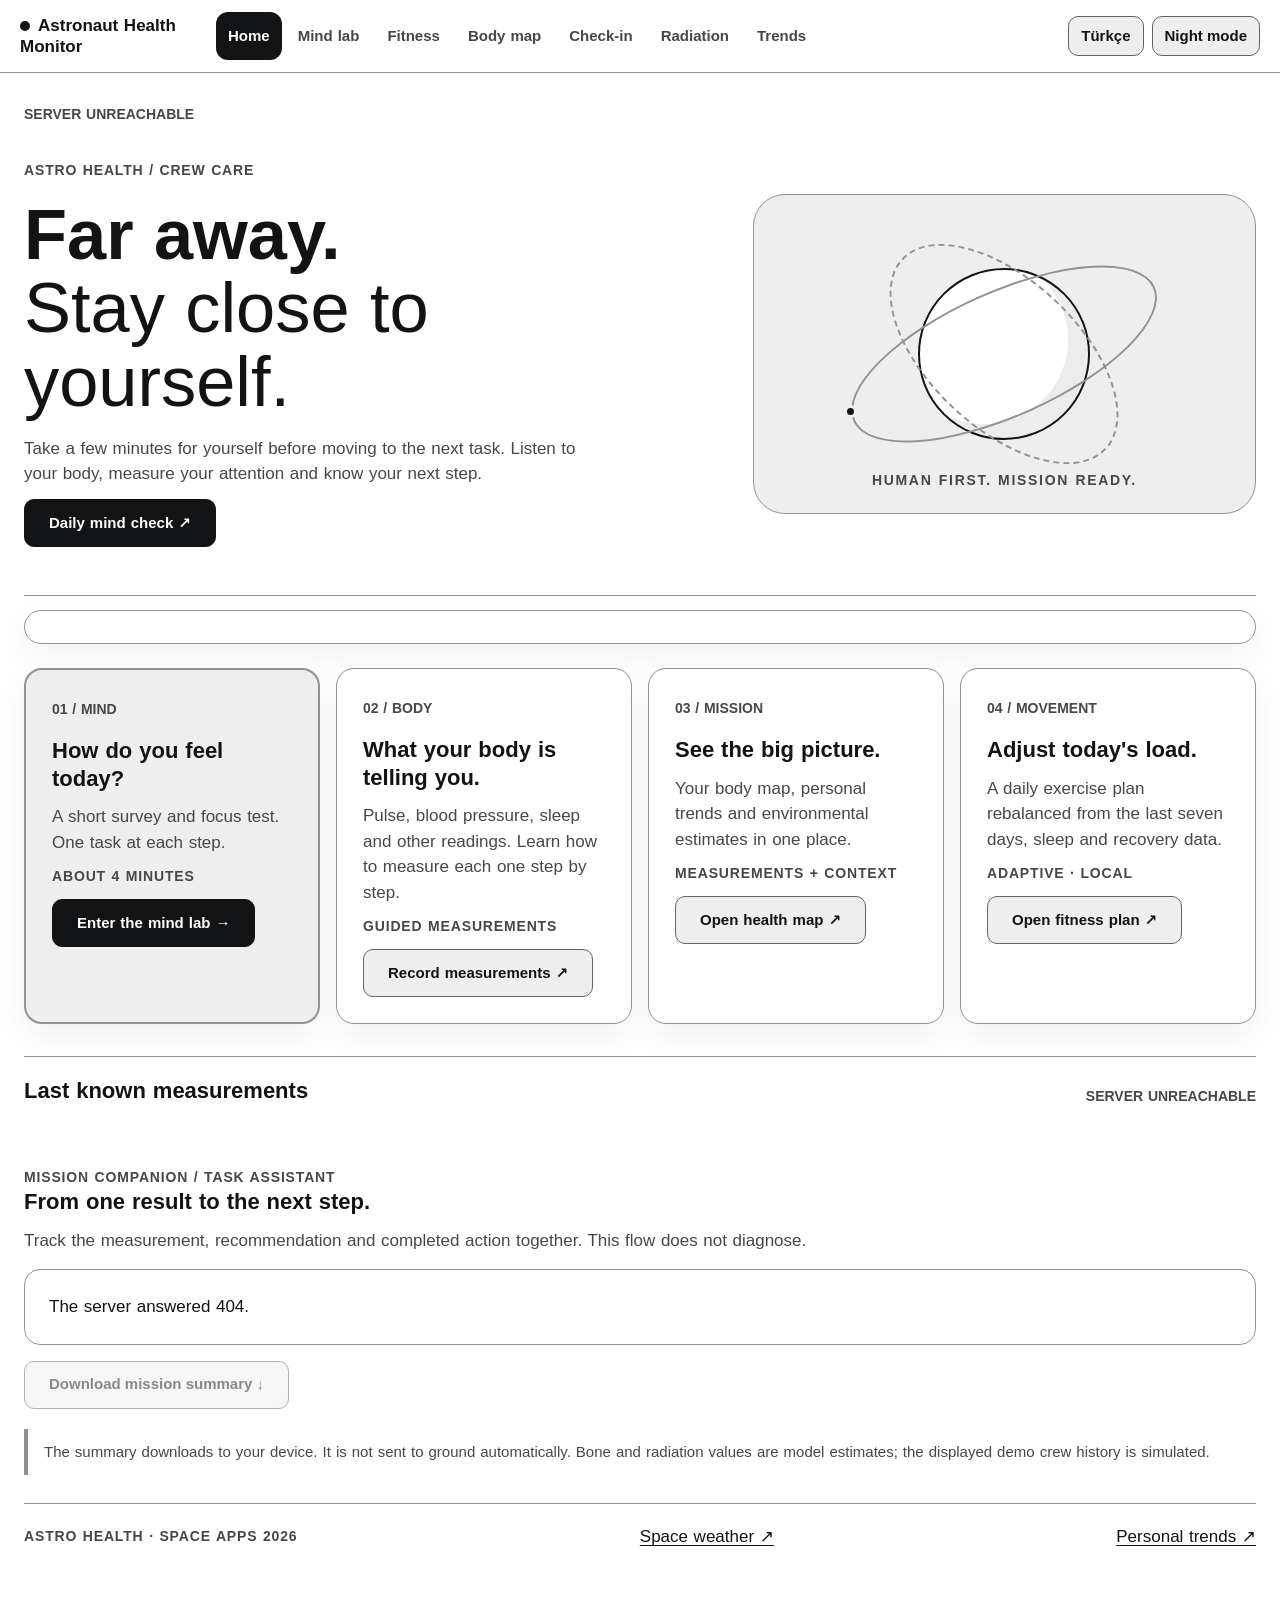
==== frontend/index.html @ 47441b2d "Baseline Nasa1 snapshot" ====
<!doctype html>
<html lang="en">
<head>
  <meta charset="utf-8"><meta name="viewport" content="width=device-width, initial-scale=1">
  <title>Orbit · Astro Health</title><link rel="stylesheet" href="css/base.css"><link rel="stylesheet" href="css/orbit.css">
</head>
<body>
  <header id="app-header"></header>
  <main class="orbit-page">
    <div id="connection" class="local-badge" role="status">MISSION SYSTEM CONNECTING</div>
    <section class="orbit-hero">
      <div><div class="eyebrow">ASTRO HEALTH / CREW CARE</div><h1>Far away.<br><em>Stay close to yourself.</em></h1><p>Take a few minutes for yourself before moving to the next task. Listen to your body, measure your attention and know your next step.</p><p id="crew-line"></p><a class="btn btn--primary" href="mind.html">Daily mind check ↗</a></div>
      <div class="orbit-art" aria-hidden="true"><div class="orbit-ring"></div><div class="orb"></div><div class="orbit-ring second"></div><div class="orbit-dot"></div><span class="art-label">HUMAN FIRST. MISSION READY.</span></div>
    </section>
    <div id="urgent" role="status"></div>
    <section id="streak-banner" class="orbit-card streak-banner" aria-label="Daily routine summary" hidden></section>
    <section class="orbit-grid" aria-label="Test centre">
      <article class="orbit-card featured"><span class="card-index">01 / MIND</span><h2>How do you feel today?</h2><p>A short survey and focus test. One task at each step.</p><div class="eyebrow">ABOUT 4 MINUTES</div><a class="btn btn--primary" href="mind.html">Enter the mind lab →</a></article>
      <article class="orbit-card"><span class="card-index">02 / BODY</span><h2>What your body is telling you.</h2><p>Pulse, blood pressure, sleep and other readings. Learn how to measure each one step by step.</p><div class="eyebrow">GUIDED MEASUREMENTS</div><a class="btn" href="checkin.html">Record measurements ↗</a></article>
      <article class="orbit-card"><span class="card-index">03 / MISSION</span><h2>See the big picture.</h2><p>Your body map, personal trends and environmental estimates in one place.</p><div class="eyebrow">MEASUREMENTS + CONTEXT</div><a class="btn" href="details.html">Open health map ↗</a></article>
      <article class="orbit-card"><span class="card-index">04 / MOVEMENT</span><h2>Adjust today's load.</h2><p>A daily exercise plan rebalanced from the last seven days, sleep and recovery data.</p><div class="eyebrow">ADAPTIVE · LOCAL</div><a class="btn" href="activity.html">Open fitness plan ↗</a></article>
    </section>
    <section class="orbit-section"><div class="orbit-strip"><h2>Last known measurements</h2><span id="updated" class="local-badge">Loading…</span></div><div id="metrics" class="metric-grid"></div></section>
    <section class="orbit-section"><div class="eyebrow">MISSION COMPANION / TASK ASSISTANT</div><h2>From one result to the next step.</h2><p class="muted">Track the measurement, recommendation and completed action together. This flow does not diagnose.</p><div id="companion" class="mission-ticket"></div><button id="export" class="btn" type="button">Download mission summary ↓</button><p class="trust-note">The summary downloads to your device. It is not sent to ground automatically. Bone and radiation values are model estimates; the displayed demo crew history is simulated.</p></section>
    <footer class="orbit-strip"><span class="eyebrow">ASTRO HEALTH · SPACE APPS 2026</span><a href="radiation.html">Space weather ↗</a><a href="trends.html">Personal trends ↗</a></footer>
  </main>
  <script type="module" src="js/cockpit.js"></script>
</body>
</html>
---- frontend/css/base.css ----
/* Astronaut Health Monitor — shared tokens and components.
   Pages add layout only; every colour, size, space and radius comes from these tokens.

   Rules from the NASA Human Integration Design Handbook (HIDH, Rev. 1) applied here:
   - Colour meaning (HIDH 10.11.5.5, p. 1063): red = warning/emergency, yellow = caution,
     green = normal, blue = advisory, magenta = radiation hazard. These colours are reserved
     for those meanings; actions and selection use neutral grey/white.
   - Colour is never the only code (HIDH p. 1033): every status has a word and a shape.
   - Text: no smaller than 14 px (about 0.4 degrees at a 50 cm viewing distance, HIDH p. 122),
     line spacing well above 0.15 of letter height and character contrast above 0.7 (p. 947).
   - Controls protected against inadvertent operation: large targets and confirmation for
     commands that cannot be undone (HIDH p. 1015).
   Page numbers are the handbook's printed page numbers. */

:root {
  color-scheme: dark;

  /* Surfaces: low-glare charcoal for long shifts */
  --bg: #111315;
  --surface: #111315;
  --surface-2: color-mix(in srgb, #ffffff 8%, #111315);
  --line: color-mix(in srgb, #ffffff 32%, #111315);
  --ink: #ffffff;
  --ink-muted: color-mix(in srgb, #ffffff 76%, #111315);
  --ink-faint: color-mix(in srgb, #ffffff 62%, #111315);

  /* Actions and current selection: pale ice blue, kept far lighter than the advisory blue */
  --accent: #ffffff;
  --accent-ink: #111315;
  --focus-ring: #ffffff;
  --ice: #ffffff;
  --ice-line: color-mix(in srgb, #ffffff 32%, #111315);

  /* Brand trim only (header line, title mark): never on controls or status, where red means warning */
  --cherry: color-mix(in srgb, #ffffff 32%, #111315);

  /* Status colours, reserved for their meaning and always paired with a word and a shape */
  --good: color-mix(in srgb,#1f6f3e 55%,#ffffff); --advisory: color-mix(in srgb,#185fa5 55%,#ffffff); --watch: color-mix(in srgb,#a94700 55%,#ffffff); --alert: color-mix(in srgb,#b3261e 55%,#ffffff); --radiation: color-mix(in srgb,#6f3b8f 55%,#ffffff);
  --missing: var(--ink-muted);
  --good-bg: color-mix(in srgb,var(--good) 20%,var(--bg));
  --advisory-bg: color-mix(in srgb,var(--advisory) 20%,var(--bg));
  --watch-bg: color-mix(in srgb,var(--watch) 20%,var(--bg));
  --alert-bg: color-mix(in srgb,var(--alert) 20%,var(--bg));
  --radiation-bg: color-mix(in srgb,var(--radiation) 20%,var(--bg));
  --missing-bg: var(--surface-2);
  /* Relative radiation dose, light to dark magenta */
  --dose-1: color-mix(in srgb,var(--radiation) 25%,var(--bg));
  --dose-2: color-mix(in srgb,var(--radiation) 55%,var(--bg));
  --dose-3: var(--radiation);

  /* Type: plain sans-serif faces available offline */
  --font: Arial, Helvetica, "Segoe UI", system-ui, sans-serif;
  --font-display: Arial, Helvetica, "Segoe UI", system-ui, sans-serif;
  --text-xs: 0.875rem;   /* 14 px: the smallest text anywhere */
  --text-sm: 0.9375rem;  /* 15 px */
  --text-md: 1.0625rem;  /* 17 px body */
  --text-lg: 1.375rem;
  --text-xl: 1.75rem;
  --text-2xl: 2.25rem;
  --text-score: 4.5rem;
  --text-chart: 13px;

  /* Space on a 4 px base */
  --s-1: 4px;
  --s-2: 8px;
  --s-3: 12px;
  --s-4: 16px;
  --s-5: 24px;
  --s-6: 32px;
  --s-7: 48px;

  --radius-sm: 4px;
  --radius: 8px;
  --radius-lg: 14px;

  --target: 48px;  /* minimum height of anything pressed */
  --page-max: 1200px;
  --focus: 0 0 0 3px var(--bg), 0 0 0 6px var(--focus-ring);
}

/* Two operational themes. Neutral surfaces carry no status meaning. The five
   chromatic colours below are reserved for status/category communication. */
:root, :root[data-theme="dark"] {
  color-scheme: dark;
  --bg: #111315; --surface: #111315; --surface-2:color-mix(in srgb,#ffffff 8%,#111315); --line:color-mix(in srgb,#ffffff 32%,#111315);
  --ink: #ffffff; --ink-muted:color-mix(in srgb,#ffffff 76%,#111315); --ink-faint:color-mix(in srgb,#ffffff 62%,#111315);
  --accent: #ffffff; --accent-ink: #111315; --focus-ring: #ffffff;
  --ice: #ffffff; --ice-line:var(--line); --cherry:var(--line);
  --good:color-mix(in srgb,#1f6f3e 55%,#ffffff); --advisory:color-mix(in srgb,#185fa5 55%,#ffffff); --watch:color-mix(in srgb,#a94700 55%,#ffffff); --alert:color-mix(in srgb,#b3261e 55%,#ffffff);
  --radiation:color-mix(in srgb,#6f3b8f 55%,#ffffff); --missing:var(--ink-muted);
  --good-bg:color-mix(in srgb,var(--good) 20%,var(--bg)); --advisory-bg:color-mix(in srgb,var(--advisory) 20%,var(--bg)); --watch-bg:color-mix(in srgb,var(--watch) 20%,var(--bg));
  --alert-bg:color-mix(in srgb,var(--alert) 20%,var(--bg)); --radiation-bg:color-mix(in srgb,var(--radiation) 20%,var(--bg)); --missing-bg:var(--surface-2);
  --dose-1:color-mix(in srgb,var(--radiation) 25%,var(--bg)); --dose-2:color-mix(in srgb,var(--radiation) 55%,var(--bg)); --dose-3:var(--radiation);
}
:root[data-theme="light"] {
  color-scheme: light;
  --bg: #ffffff; --surface: #ffffff; --surface-2:color-mix(in srgb,#111315 7%,#ffffff); --line:color-mix(in srgb,#111315 46%,#ffffff);
  --ink: #111315; --ink-muted:color-mix(in srgb,#111315 78%,#ffffff); --ink-faint:color-mix(in srgb,#111315 66%,#ffffff);
  --accent: #111315; --accent-ink: #ffffff; --focus-ring: #111315;
  --ice: #111315; --ice-line:var(--line); --cherry:var(--line);
  --good: #1f6f3e; --advisory: #185fa5; --watch: #a94700; --alert: #b3261e;
  --radiation: #6f3b8f; --missing:var(--ink-muted);
  --good-bg:color-mix(in srgb,var(--good) 12%,var(--bg)); --advisory-bg:color-mix(in srgb,var(--advisory) 12%,var(--bg)); --watch-bg:color-mix(in srgb,var(--watch) 12%,var(--bg));
  --alert-bg:color-mix(in srgb,var(--alert) 12%,var(--bg)); --radiation-bg:color-mix(in srgb,var(--radiation) 12%,var(--bg)); --missing-bg:var(--surface-2);
  --dose-1:color-mix(in srgb,var(--radiation) 15%,var(--bg)); --dose-2:color-mix(in srgb,var(--radiation) 45%,var(--bg)); --dose-3:var(--radiation);
}

*, *::before, *::after { box-sizing: border-box; }

html { -webkit-text-size-adjust: 100%; }

body {
  margin: 0;
  background: var(--bg);
  color: var(--ink);
  font-family: var(--font);
  font-size: var(--text-md);
  line-height: 1.5;
  font-variant-numeric: tabular-nums;
  word-spacing: 0.05em;
}

h1, h2, h3 { font-family: var(--font-display); line-height: 1.25; margin: 0 0 var(--s-3); font-weight: 700; }
h1 { font-size: var(--text-xl); color: var(--ice); }
h2 { font-size: var(--text-lg); color: var(--ice); }
h3 { font-size: var(--text-md); }
p { margin: 0 0 var(--s-3); }
a { color: var(--ice); text-decoration-thickness: 1px; text-underline-offset: 3px; }
a:hover { text-decoration-thickness: 2px; }
small, .muted { color: var(--ink-muted); }
.faint { color: var(--ink-faint); }

:focus-visible { outline: none; box-shadow: var(--focus); border-radius: var(--radius-sm); }

/* ---- Shell ---- */
.app-header {
  position: sticky; top: 0; z-index: 10;
  background: var(--surface);
  border-bottom: 3px solid var(--cherry);
}
.app-header__inner {
  max-width: var(--page-max); margin: 0 auto;
  display: flex; flex-wrap: wrap; align-items: center; gap: var(--s-3) var(--s-5);
  padding: var(--s-2) var(--s-4);
}
.app-title { font-family: var(--font-display); font-weight: 700; font-size: var(--text-md); color: var(--ink); text-decoration: none; }
.app-title::before { content: ""; display: inline-block; width: 10px; height: 10px; margin-right: var(--s-2); border-radius: 2px; background: var(--cherry); }
.app-nav { display: flex; gap: var(--s-1); flex-wrap: wrap; }
.app-nav a {
  display: inline-flex; align-items: center; min-height: var(--target);
  color: var(--ink-muted); text-decoration: none;
  padding: var(--s-2) var(--s-4); border-radius: var(--radius);
  font-size: var(--text-sm); font-weight: 700;
}
.app-nav a:hover { color: var(--ink); background: var(--surface-2); }
.app-nav a[aria-current="page"] { color: var(--accent-ink); background: var(--accent); }
.app-crew { margin-left: auto; display: flex; flex-wrap: wrap; align-items: center; gap: var(--s-2); font-size: var(--text-sm); }

main.page {
  max-width: var(--page-max); margin: 0 auto;
  padding: var(--s-5) var(--s-4) var(--s-7);
}
.page-head { margin-bottom: var(--s-5); }
.page-head p { color: var(--ink-muted); max-width: 70ch; }

/* ---- Master alert: the one place a warning or caution is announced on a page ---- */
.master-alert {
  display: flex; align-items: flex-start; gap: var(--s-3);
  border: 2px solid var(--line); border-left-width: 10px;
  border-radius: var(--radius); padding: var(--s-3) var(--s-4);
  margin-bottom: var(--s-5); background: var(--surface-2);
}
.master-alert__title { font-weight: 700; font-size: var(--text-lg); margin: 0; }
.master-alert__text { margin: var(--s-1) 0 0; }
.master-alert[data-status="alert"] { border-color: var(--alert); background: var(--alert-bg); }
.master-alert[data-status="watch"] { border-color: var(--watch); background: var(--watch-bg); }
.master-alert[data-status="advisory"] { border-color: var(--advisory); background: var(--advisory-bg); }
.master-alert[data-status="radiation"] { border-color: var(--radiation); background: var(--radiation-bg); }
.master-alert .status-icon { width: 22px; height: 22px; margin-top: 4px; }

/* ---- Panels ---- */
.panel {
  background: var(--surface);
  border: 1px solid var(--ice-line);
  border-radius: var(--radius-lg);
  padding: var(--s-5);
}
.panel--flat { background: transparent; }
.panel > h2:first-child, .panel > h3:first-child { margin-top: 0; }
.stack > * + * { margin-top: var(--s-4); }
.grid { display: grid; gap: var(--s-4); }

/* ---- Status: word + colour + shape (circle normal, diamond advisory, triangle caution, octagon warning) ---- */
.status-icon {
  display: inline-block; flex: none; width: 12px; height: 12px;
  background: currentColor; clip-path: circle(50%);
}
[data-status="advisory"] > .status-icon, .status-icon[data-shape="advisory"] { clip-path: polygon(50% 0, 100% 50%, 50% 100%, 0 50%); }
[data-status="watch"] > .status-icon, .status-icon[data-shape="watch"] { clip-path: polygon(50% 0, 100% 100%, 0 100%); }
[data-status="alert"] > .status-icon, .status-icon[data-shape="alert"],
[data-status="radiation"] > .status-icon, .status-icon[data-shape="radiation"] {
  clip-path: polygon(30% 0, 70% 0, 100% 30%, 100% 70%, 70% 100%, 30% 100%, 0 70%, 0 30%);
}
[data-status="missing"] > .status-icon { background: transparent; box-shadow: inset 0 0 0 2px currentColor; clip-path: none; border-radius: 50%; }

.status {
  display: inline-flex; align-items: center; gap: var(--s-2);
  padding: 2px var(--s-3); border-radius: 999px;
  font-size: var(--text-xs); font-weight: 700;
  background: var(--missing-bg); color: var(--missing);
}
.status[data-status="normal"], .status[data-status="good"] { background: var(--good-bg); color: var(--good); }
.status[data-status="advisory"] { background: var(--advisory-bg); color: var(--advisory); }
.status[data-status="watch"] { background: var(--watch-bg); color: var(--watch); }
.status[data-status="alert"] { background: var(--alert-bg); color: var(--alert); }
.status[data-status="radiation"] { background: var(--radiation-bg); color: var(--radiation); }

/* For SVG shapes and bars coloured by status. Pair with a pattern or label, never colour alone. */
[data-fill-status="normal"], [data-fill-status="good"] { fill: var(--good); }
[data-fill-status="advisory"] { fill: var(--advisory); }
[data-fill-status="watch"] { fill: var(--watch); }
[data-fill-status="alert"] { fill: var(--alert); }
[data-fill-status="missing"] { fill: var(--missing); }
[data-fill-dose="1"] { fill: var(--dose-1); }
[data-fill-dose="2"] { fill: var(--dose-2); }
[data-fill-dose="3"] { fill: var(--dose-3); }

/* ---- Numbers ---- */
.metric { display: flex; flex-direction: column; gap: 2px; }
.metric__label { font-size: var(--text-sm); color: var(--ink-muted); }
.metric__value { font-family: var(--font-display); font-size: var(--text-xl); font-weight: 700; }
.metric__unit { font-size: var(--text-sm); color: var(--ink-muted); margin-left: var(--s-1); font-weight: 400; }
.score-number { font-family: var(--font-display); font-size: var(--text-score); font-weight: 700; line-height: 1; }

/* ---- Buttons and inputs ---- */
.btn {
  display: inline-flex; align-items: center; justify-content: center; gap: var(--s-2);
  min-height: var(--target); min-width: var(--target); padding: var(--s-2) var(--s-5);
  border-radius: var(--radius); border: 1px solid var(--ink-faint);
  background: var(--surface-2); color: var(--ink);
  font: inherit; font-size: var(--text-sm); font-weight: 700;
  cursor: pointer; text-decoration: none;
}
.btn:hover { border-color: var(--ink); }
.btn--primary { background: var(--accent); border-color: var(--accent); color: var(--accent-ink); }
.btn--primary:hover { background: var(--ink); }
.btn--danger { background: var(--alert); border-color: var(--alert); color: var(--accent-ink); }
.btn:disabled { opacity: 0.5; cursor: not-allowed; }
.btn-row { display: flex; flex-wrap: wrap; gap: var(--s-3); }

.field { display: flex; flex-direction: column; gap: var(--s-1); }
.field label, .field legend { font-size: var(--text-sm); font-weight: 700; }
.field .hint { font-size: var(--text-xs); color: var(--ink-muted); }
.field .error { font-size: var(--text-xs); color: var(--alert); font-weight: 700; }
.input, select.input, textarea.input {
  min-height: var(--target); padding: var(--s-2) var(--s-3);
  border-radius: var(--radius); border: 1px solid var(--ink-faint);
  background: var(--bg); color: var(--ink); font: inherit;
}
.input[aria-invalid="true"] { border: 2px solid var(--alert); }

.segmented { display: inline-flex; flex-wrap: wrap; border: 1px solid var(--ink-faint); border-radius: var(--radius); overflow: hidden; }
.segmented button {
  min-height: var(--target); min-width: 64px;
  font: inherit; font-size: var(--text-sm); font-weight: 700; padding: var(--s-2) var(--s-4);
  background: transparent; color: var(--ink-muted); border: 0; cursor: pointer;
}
.segmented button + button { border-left: 1px solid var(--ink-faint); }
.segmented button[aria-pressed="true"] { background: var(--accent); color: var(--accent-ink); }

/* ---- Suppressed detail: hidden by default, one press to restore, and says how much is hidden ---- */
details.more { border-top: 1px solid var(--line); margin-top: var(--s-3); }
details.more > summary {
  display: flex; align-items: center; gap: var(--s-2);
  min-height: var(--target); cursor: pointer; list-style: none;
  font-size: var(--text-sm); font-weight: 700; color: var(--ink-muted);
}
details.more > summary::-webkit-details-marker { display: none; }
details.more > summary::before { content: "+"; font-size: var(--text-lg); width: 1ch; }
details.more[open] > summary::before { content: "−"; }
details.more > summary:hover { color: var(--ink); }

/* ---- Procedure steps: done, current and not yet ---- */
.steps { list-style: none; margin: 0; padding: 0; counter-reset: step; }
.steps > li {
  counter-increment: step;
  display: grid; grid-template-columns: var(--target) 1fr; gap: var(--s-3); align-items: start;
  padding: var(--s-2) var(--s-3); border-radius: var(--radius); border: 2px solid transparent;
}
.steps > li + li { margin-top: var(--s-1); }
.steps input[type="checkbox"] { width: 28px; height: 28px; margin: 10px; accent-color: var(--good); cursor: pointer; }
.steps .step-text::before { content: "Step " counter(step) ". "; font-weight: 700; }
.steps > li[data-step="current"] { border-color: var(--accent); background: var(--surface-2); }
.steps > li[data-step="current"] .step-text::after { content: " (current step)"; color: var(--ink-muted); font-size: var(--text-xs); }
/* Turkish: CSS-generated text cannot be reached by the DOM translator (i18n.js). */
html[lang="tr"] .steps .step-text::before { content: "Adım " counter(step) ". "; }
html[lang="tr"] .steps > li[data-step="current"] .step-text::after { content: " (geçerli adım)"; }
.steps > li[data-step="done"] .step-text { color: var(--ink-faint); text-decoration: line-through; }

/* ---- Confirmation dialog (shell.js confirmAction) ---- */
dialog.confirm {
  max-width: 480px; width: calc(100% - 32px);
  background: var(--surface); color: var(--ink);
  border: 2px solid var(--ink-faint); border-radius: var(--radius-lg); padding: var(--s-5);
}
dialog.confirm::backdrop { background: color-mix(in srgb, var(--bg) 75%, transparent); }
dialog.confirm h2 { margin-top: 0; }

/* ---- Lists and tables ---- */
.list { list-style: none; margin: 0; padding: 0; }
.list > li { padding: var(--s-3) 0; border-bottom: 1px solid var(--line); }
.list > li:last-child { border-bottom: 0; }
table.table { width: 100%; border-collapse: collapse; font-size: var(--text-sm); }
.table th { text-align: left; color: var(--ink-muted); font-weight: 700; padding: var(--s-2); border-bottom: 1px solid var(--line); }
.table td { padding: var(--s-2); border-bottom: 1px solid var(--line); }

/* ---- Feedback ---- */
.state { color: var(--ink-muted); padding: var(--s-4) 0; }
.notice {
  border-left: 6px solid var(--line); background: var(--surface-2);
  padding: var(--s-3) var(--s-4); border-radius: var(--radius);
}
.notice[data-status="advisory"] { border-color: var(--advisory); }
.notice[data-status="watch"] { border-color: var(--watch); }
.notice[data-status="alert"] { border-color: var(--alert); }
.notice[data-status="radiation"] { border-color: var(--radiation); }
.notice[data-status="normal"], .notice[data-status="good"] { border-color: var(--good); }
.error-box { border-left: 6px solid var(--alert); background: var(--alert-bg); padding: var(--s-3) var(--s-4); border-radius: var(--radius); }
.estimate-note { font-size: var(--text-xs); color: var(--ink-faint); }

/* ---- Charts (inline SVG) ---- */
.chart { width: 100%; height: auto; display: block; }
.chart .axis, .chart .grid-line { stroke: var(--line); stroke-width: 1; }
.chart .axis-label { fill: var(--ink-muted); font-size: var(--text-chart); font-family: var(--font); }
.chart .series { fill: none; stroke: var(--accent); stroke-width: 2; }
.chart .band-normal { fill: var(--good-bg); }
.chart .point-anomaly { fill: var(--alert); }

.visually-hidden {
  position: absolute; width: 1px; height: 1px; padding: 0; margin: -1px;
  overflow: hidden; clip: rect(0 0 0 0); white-space: nowrap; border: 0;
}

@media (prefers-reduced-motion: reduce) {
  *, *::before, *::after { animation-duration: 0.01ms !important; transition-duration: 0.01ms !important; }
}

@media (max-width: 640px) {
  .app-crew { margin-left: 0; width: 100%; }
  main.page { padding: var(--s-4) var(--s-3) var(--s-6); }
  .panel { padding: var(--s-4); }
  :root { --text-score: 3.5rem; }
}
---- frontend/css/orbit.css ----
/* Operational layout layer. It adds no decorative colour: all colour comes from
   base.css status and neutral surface tokens. */
body{background:var(--bg);letter-spacing:normal}
.app-header{border-bottom:1px solid var(--line);backdrop-filter:none}
.app-header__inner{max-width:1360px;padding:12px 20px;gap:8px 16px}
.app-title{max-width:180px;line-height:1.25}.app-title::before{background:var(--ink);border-radius:50%;box-shadow:none}
.app-nav{gap:4px}.app-nav a{padding:8px 12px;border-radius:12px;font-size:var(--text-sm)}
.app-nav a[aria-current=page]{background:var(--ink);color:var(--bg)}
.app-crew{gap:8px}.app-crew .btn{min-height:40px;padding:6px 12px}
.panel,.orbit-card,.lab-card{background:var(--surface);border:1px solid var(--line);border-radius:18px;box-shadow:0 12px 32px color-mix(in srgb,var(--ink) 6%,transparent)}
.btn{border-radius:10px;box-shadow:none;transition:border-color .15s,background .15s;min-height:48px}.btn:active{transform:none}.btn:hover{filter:none;border-color:var(--ink)}
.btn--primary{background:var(--ink);color:var(--bg);border-color:var(--ink)}
.input,select,textarea{border-radius:10px!important}
h1,h2,h3{letter-spacing:normal}.eyebrow{font:700 var(--text-xs)/1.4 var(--font);letter-spacing:.06em;text-transform:uppercase;color:var(--ink-muted)}
.orbit-page{max-width:1360px;margin:auto;padding:32px 24px 64px}
.orbit-hero{display:grid;grid-template-columns:minmax(0,1.15fr) minmax(320px,.85fr);gap:48px;align-items:center;min-height:380px;padding:36px 0 48px;border-bottom:1px solid var(--line)}
.orbit-hero>div:first-child{max-width:780px}.orbit-hero h1{font-size:clamp(40px,5.5vw,72px);line-height:1.04;margin:18px 0;color:var(--ink);max-width:720px}
.orbit-hero h1 em{font:inherit;font-weight:400;color:inherit}.orbit-hero p{max-width:62ch;color:var(--ink-muted)}
.orbit-art{position:relative;height:320px;display:grid;place-items:center;overflow:hidden;border:1px solid var(--line);border-radius:32px;background:var(--surface-2)}
.orb{width:172px;height:172px;border-radius:50%;background:var(--surface);border:2px solid var(--ink);box-shadow:inset -20px -14px 0 color-mix(in srgb,var(--ink) 8%,transparent)}
.orbit-ring{position:absolute;width:330px;height:126px;border:2px solid var(--line);border-radius:50%;transform:rotate(-24deg)}
.orbit-ring.second{width:280px;height:150px;transform:rotate(43deg);border-style:dashed}
.orbit-dot{position:absolute;left:18%;top:66%;width:13px;height:13px;background:var(--ink);border:3px solid var(--surface-2);border-radius:50%}
.art-label{position:absolute;bottom:22px;font:700 var(--text-xs)/1.4 var(--font);letter-spacing:.12em;color:var(--ink-muted)}
.orbit-grid{display:grid;grid-template-columns:repeat(4,minmax(0,1fr));gap:16px;margin-top:24px}
.orbit-card{padding:26px;min-width:0}.orbit-card h2{font-size:var(--text-lg);margin-top:16px}.orbit-card p{color:var(--ink-muted);font-size:var(--text-md)}
.orbit-card.featured{background:var(--surface-2);color:var(--ink);border-width:2px}.orbit-card.featured p,.orbit-card.featured .eyebrow{color:var(--ink-muted)}
.card-index{font-size:var(--text-xs);font-weight:700;color:var(--ink-muted)}.orbit-card .btn{margin-top:12px}
.orbit-strip{display:flex;justify-content:space-between;align-items:center;gap:16px;border-top:1px solid var(--line);padding:20px 0;margin-top:28px}
.orbit-section{margin-top:32px}.orbit-section h2{font-size:var(--text-lg)}
.metric-grid{display:grid;grid-template-columns:repeat(4,1fr);gap:12px}.metric-tile{padding:20px;border:1px solid var(--line);border-radius:14px;background:var(--surface)}
.metric-tile strong{font-size:var(--text-xl);display:block;font-weight:700;margin:8px 0}.metric-tile small{font-size:var(--text-sm)}
.mission-ticket{border:1px solid var(--line);border-radius:16px;padding:24px;margin:16px 0;background:var(--surface)}
.mission-ticket h3{font-size:var(--text-lg)}.mission-ticket li{margin:12px 0}.mission-ticket label{display:flex;gap:12px;align-items:center;min-height:48px}.mission-ticket input{width:22px;height:22px;accent-color:var(--ink)}.mission-ticket .btn{margin-top:12px}
.lab{max-width:900px;margin:40px auto;padding:0 24px}.lab-card{padding:36px;min-height:380px}.lab h1{font-size:var(--text-2xl)}.lab h2{font-size:var(--text-lg)}
.lab-steps{display:flex;gap:8px;margin:24px 0;flex-wrap:wrap}.lab-steps span{padding:8px 12px;border:1px solid var(--line);border-radius:999px;font-size:var(--text-sm)}.lab-steps .active{background:var(--ink);color:var(--bg)}
.lab-question{margin:24px 0}.lab-question label{display:block;margin-bottom:10px}.lab-choice{display:flex;gap:10px;flex-wrap:wrap}.lab-choice button[aria-pressed=true]{background:var(--ink);color:var(--bg);border-color:var(--ink)}
.pvt-target{display:grid;place-items:center;width:100%;min-height:240px;border:2px solid var(--line);border-radius:16px;background:var(--surface-2);color:var(--ink);font-size:var(--text-xl);touch-action:manipulation}.pvt-target[data-ready=true]{background:var(--good-bg);border-color:var(--good);color:var(--ink)}
.progress-line{width:100%;height:8px;accent-color:var(--ink);margin:20px 0}.lab-footer{display:flex;gap:12px;justify-content:space-between;margin-top:24px}
.trust-note{border-left:4px solid var(--line);padding:12px 16px;color:var(--ink-muted);font-size:var(--text-sm);margin-top:20px}
.checkin-fields{gap:20px}.field{padding:22px;border:1px solid var(--line);border-radius:14px;background:var(--surface)}.field legend{padding:0 8px}
.page-head{margin:20px 0 30px}.page-head h1{font-size:var(--text-2xl)}.score-number{font-weight:700}.spark{display:flex;align-items:end;height:80px;gap:8px}.spark span{background:var(--ink-muted);border-radius:0;flex:1;min-height:3px}
.local-badge{font:700 var(--text-xs)/1.4 var(--font);color:var(--ink-muted)}.orbit-error{color:var(--alert);padding:14px;border:2px solid var(--alert);border-radius:10px;background:var(--alert-bg)}
.orbit-notice{display:flex;align-items:flex-start;gap:10px;padding:14px 16px;border:2px solid;border-radius:12px;font-weight:700}
.orbit-notice::before{flex:0 0 auto;display:grid;place-items:center;width:24px;height:24px;font-size:15px;line-height:1}
.orbit-notice--watch{color:var(--watch);border-color:var(--watch);background:var(--watch-bg)}.orbit-notice--watch::before{content:"◆"}
.orbit-notice--alert{color:var(--alert);border-color:var(--alert);background:var(--alert-bg)}.orbit-notice--alert::before{content:"⬢"}
.focused-form{max-width:900px;margin:auto}.focused-form .checkin-fields{grid-template-columns:1fr}.focused-form .lab-footer{position:sticky;bottom:12px;z-index:3;background:var(--surface);border:1px solid var(--line);padding:14px;border-radius:14px}
.activity-layout{display:grid;grid-template-columns:minmax(0,1.25fr) minmax(280px,.75fr);gap:16px}.activity-plan{display:grid;gap:12px}
.activity-block{display:grid;grid-template-columns:auto minmax(0,1fr) auto;align-items:start;gap:16px;padding:20px;border:1px solid var(--line);border-radius:14px;background:var(--surface-2)}
.activity-block input{width:24px;height:24px;margin-top:2px;accent-color:var(--ink)}.activity-block strong{font-size:var(--text-md)}.activity-block small{display:block;font-size:var(--text-sm);color:var(--ink-muted)}
.activity-block__body{display:grid;gap:6px}.activity-block__body ol{margin:8px 0 0;padding-left:22px}.activity-block__body li{margin:5px 0}.activity-dose{text-align:right;white-space:nowrap}.activity-dose strong{display:block;font-size:var(--text-lg)}
.controller-grid{display:grid;grid-template-columns:repeat(4,minmax(0,1fr));gap:8px;margin:18px 0}.controller-grid>div{padding:14px;border:1px solid var(--line);border-radius:10px}.controller-grid small,.controller-grid strong{display:block}.controller-grid strong{margin-top:6px;font-size:var(--text-lg)}.controller-formula{padding:12px 14px;background:var(--surface-2);border-radius:10px;font-family:var(--font);font-size:var(--text-sm)}
.activity-stop{margin-top:18px;padding:16px 18px;border:2px solid var(--alert);border-radius:12px}.activity-stop h3{color:var(--alert)}.activity-stop ul{margin-bottom:0;padding-left:22px}.activity-stop li{margin:7px 0}
.activity-mode{display:inline-flex;padding:8px 12px;border:1px solid var(--line);border-radius:4px;font-size:var(--text-xs);font-weight:700;letter-spacing:.04em}.activity-reasons{padding-left:20px}.activity-reasons li{margin:10px 0}.activity-log{display:grid;gap:12px}.activity-log input{max-width:180px}
/* Görev 4: Cognitive Tasks hub, briefing boxes & SVG arenas */
.cog-grid{display:grid;grid-template-columns:repeat(2,minmax(0,1fr));gap:14px;margin:18px 0 22px}
.cog-card{display:flex;flex-direction:column;gap:8px;padding:16px;border:1px solid var(--line);border-radius:6px;background:var(--surface)}
.cog-card--done{border-color:var(--good)}
.cog-card__head{display:flex;align-items:center;justify-content:space-between;gap:8px;flex-wrap:wrap}
.cog-card__title{margin:2px 0 0;font-size:1.05rem}
.cog-card__desc{margin:0;color:var(--ink-muted);font-size:var(--text-sm);line-height:1.45}
.cog-card__metrics{margin:0;font-size:var(--text-xs);font-weight:600;color:var(--ink)}
.cog-card__actions{margin-top:auto;padding-top:6px}
.cog-pill{display:inline-flex;align-items:center;padding:3px 9px;border-radius:999px;font-size:var(--text-xs);font-weight:700;border:1px solid var(--line);color:var(--ink-muted)}
.cog-pill--done{border-color:var(--good);color:var(--good);background:var(--good-bg)}
.cog-runner-top{display:flex;align-items:flex-start;justify-content:space-between;gap:12px;flex-wrap:wrap;margin-bottom:14px}
.cog-info-grid{display:grid;grid-template-columns:repeat(2,minmax(0,1fr));gap:12px;margin-bottom:18px}
.cog-info-card{padding:12px 14px;border:1px solid var(--line);border-radius:6px;background:var(--surface-2)}
.cog-info-card p{margin:6px 0 0;font-size:var(--text-sm);line-height:1.45}
.cog-stage{padding:18px;border:1px solid var(--line);border-radius:8px;background:var(--surface)}
.cog-complete{text-align:center;display:grid;gap:8px;justify-items:center}
.cog-summary{margin:20px 0;padding:16px;border:1px solid var(--line);border-radius:6px;background:var(--surface-2)}
.cog-summary__head{display:flex;align-items:baseline;justify-content:space-between;gap:12px;flex-wrap:wrap;margin-top:6px}
.cog-summary__list{list-style:none;margin:12px 0 0;padding:0;display:grid;gap:8px}
.cog-summary__list li{display:grid;grid-template-columns:minmax(0,1.2fr) minmax(0,1fr) auto;gap:10px;align-items:center;padding-top:8px;border-top:1px solid var(--line);font-size:var(--text-sm)}
.task-hud{display:flex;align-items:center;justify-content:space-between;gap:12px;flex-wrap:wrap;margin-bottom:12px;font-size:var(--text-sm);font-weight:600}
.task-note{color:var(--ink-muted);font-weight:500}
.task-arena{display:block;width:100%;max-width:440px;margin:8px auto 14px;border:1px solid var(--line);border-radius:6px;background:var(--surface-2);touch-action:none}
.task-stage-center{display:flex;flex-direction:column;align-items:center;justify-content:center;gap:8px;padding:12px 0}
.task-specimen{width:110px;height:110px;display:block}
.task-specimen-sm{width:76px;height:76px;display:block;border:1px solid var(--line);border-radius:6px;background:var(--surface-2);padding:4px}
.task-study-grid{display:flex;flex-wrap:wrap;justify-content:center;gap:12px;padding:12px 0}
.task-groups{display:grid;grid-template-columns:repeat(2,minmax(0,1fr));gap:12px;margin-bottom:12px}
.task-group-box{padding:10px;border:1px solid var(--line);border-radius:6px;background:var(--surface-2);text-align:center}
.task-group-title{font-size:var(--text-xs);font-weight:700;text-transform:uppercase;letter-spacing:.05em;color:var(--ink-muted);margin-bottom:6px}
.task-pair{display:flex;justify-content:center;gap:8px}
.task-matrix{display:grid;grid-template-columns:repeat(3,72px);gap:6px;justify-content:center;margin:10px auto 14px}
.task-matrix__cell{width:72px;height:72px;border:1px solid var(--line);border-radius:6px;background:var(--surface-2);display:grid;place-items:center;padding:4px}
.task-matrix__cell svg{width:100%;height:100%;display:block}
.task-matrix__cell--missing{font-size:1.5rem;font-weight:700;color:var(--accent);border-style:dashed}
.task-matrix-opts{display:flex;flex-wrap:wrap;justify-content:center;gap:10px}
.task-matrix-opt{width:76px;height:76px;border:1px solid var(--line-strong);border-radius:6px;background:var(--surface);cursor:pointer;padding:6px;display:grid;place-items:center}
.task-matrix-opt:hover,.task-matrix-opt:focus-visible{border-color:var(--accent);background:var(--surface-2)}
.task-matrix-opt svg{width:100%;height:100%;display:block}
.dsst-key{display:grid;grid-template-columns:repeat(6,minmax(0,1fr));gap:6px;margin-bottom:12px}
.dsst-key__cell{display:flex;flex-direction:column;align-items:center;gap:4px;padding:6px 4px;border:1px solid var(--line);border-radius:6px;background:var(--surface-2)}
.dsst-key__cell svg{width:34px;height:34px}
.dsst-key__digit{font-size:var(--text-sm);font-weight:700}
.dsst-pad{display:grid;grid-template-columns:repeat(6,minmax(0,1fr));gap:8px}
.dsst-pad__btn{min-height:46px;font-size:1.05rem;font-weight:700;justify-content:center}
/* Görev 5: Home streak banner & shared space SVG medals */
.streak-banner{display:flex;align-items:center;justify-content:space-between;gap:16px;flex-wrap:wrap;margin:14px 0 18px;padding:16px 20px}
.streak-banner__main{display:grid;gap:8px;min-width:0}
.streak-banner__stats{display:flex;align-items:center;flex-wrap:wrap;gap:10px}
.streak-banner__fire{font-size:1.05rem;display:inline-flex;align-items:center;gap:4px}
.streak-banner__chip{display:inline-flex;align-items:center;padding:4px 10px;border:1px solid var(--line);border-radius:999px;font-size:var(--text-xs);font-weight:600;background:var(--surface-2);color:var(--ink)}
.streak-banner__chip--good{border-color:var(--good);color:var(--good);background:var(--good-bg)}
.streak-banner__side{display:flex;align-items:center;gap:14px;flex-wrap:wrap}
.streak-banner__medals{display:inline-flex;align-items:center;gap:8px}
.streak-banner__medal{display:inline-flex;align-items:center}
.badge-medal{display:block;flex:0 0 auto}
.badge-medal .medal-rim{fill:var(--surface-2);stroke:var(--line-strong);stroke-width:2.2}
.badge-medal .medal-ring{fill:none;stroke:var(--ink-muted);stroke-width:1.8}
.badge-medal .medal-core{fill:var(--ink-faint);stroke:var(--ink-muted);stroke-width:1.4}
.badge-medal .medal-accent{fill:var(--ink-muted)}
.badge-medal--locked{opacity:.62}
.badge-medal--earned.badge-medal--bronze .medal-rim{fill:rgba(217,119,6,.16);stroke:#d97706}
.badge-medal--earned.badge-medal--bronze .medal-ring{stroke:#f59e0b}
.badge-medal--earned.badge-medal--bronze .medal-core{fill:#f59e0b;stroke:#b45309}
.badge-medal--earned.badge-medal--silver .medal-rim{fill:rgba(56,189,248,.16);stroke:#38bdf8}
.badge-medal--earned.badge-medal--silver .medal-core{fill:#7dd3fc;stroke:#0284c7}
.badge-medal--earned.badge-medal--silver .medal-accent{fill:#e0f2fe}
.badge-medal--earned.badge-medal--gold .medal-rim{fill:rgba(250,204,21,.18);stroke:#eab308}
.badge-medal--earned.badge-medal--gold .medal-ring{stroke:#facc15}
.badge-medal--earned.badge-medal--gold .medal-core{fill:#fde047;stroke:#ca8a04}
.badge-medal--earned.badge-medal--gold .medal-accent{fill:#fef08a}
.medal-lock__bg{fill:var(--bg);stroke:var(--line-strong);stroke-width:1.4}
.medal-lock__body{fill:var(--ink-muted)}
.medal-lock__shackle{fill:none;stroke:var(--ink-muted);stroke-width:1.6}
@media(max-width:1100px){.orbit-grid{grid-template-columns:repeat(2,1fr)}}
@media(max-width:850px){.orbit-grid,.orbit-hero,.activity-layout,.cog-grid,.cog-info-grid,.task-groups{grid-template-columns:1fr}.streak-banner{align-items:flex-start}.dsst-key,.dsst-pad{grid-template-columns:repeat(3,minmax(0,1fr))}.cog-summary__list li{grid-template-columns:1fr;gap:4px}.orbit-hero{gap:12px}.orbit-art{height:220px;border-radius:22px}.orb{width:120px;height:120px}.orbit-ring{width:230px;height:88px}.orbit-ring.second{width:200px;height:105px}.metric-grid{grid-template-columns:repeat(2,1fr)}.controller-grid{grid-template-columns:repeat(2,1fr)}.app-header__inner{padding:10px 12px}.app-crew{margin-left:0}.app-nav{overflow:auto;flex-wrap:nowrap;width:100%}.app-nav a{white-space:nowrap}.orbit-page{padding:20px 16px 48px}.lab-card{padding:20px}.orbit-strip{align-items:start;flex-direction:column}}
@media(max-width:520px){.activity-block{grid-template-columns:auto minmax(0,1fr)}.activity-dose{grid-column:2;text-align:left}.controller-grid{grid-template-columns:1fr}}
@media(prefers-reduced-motion:reduce){*{animation:none!important;transition:none!important;scroll-behavior:auto!important}}
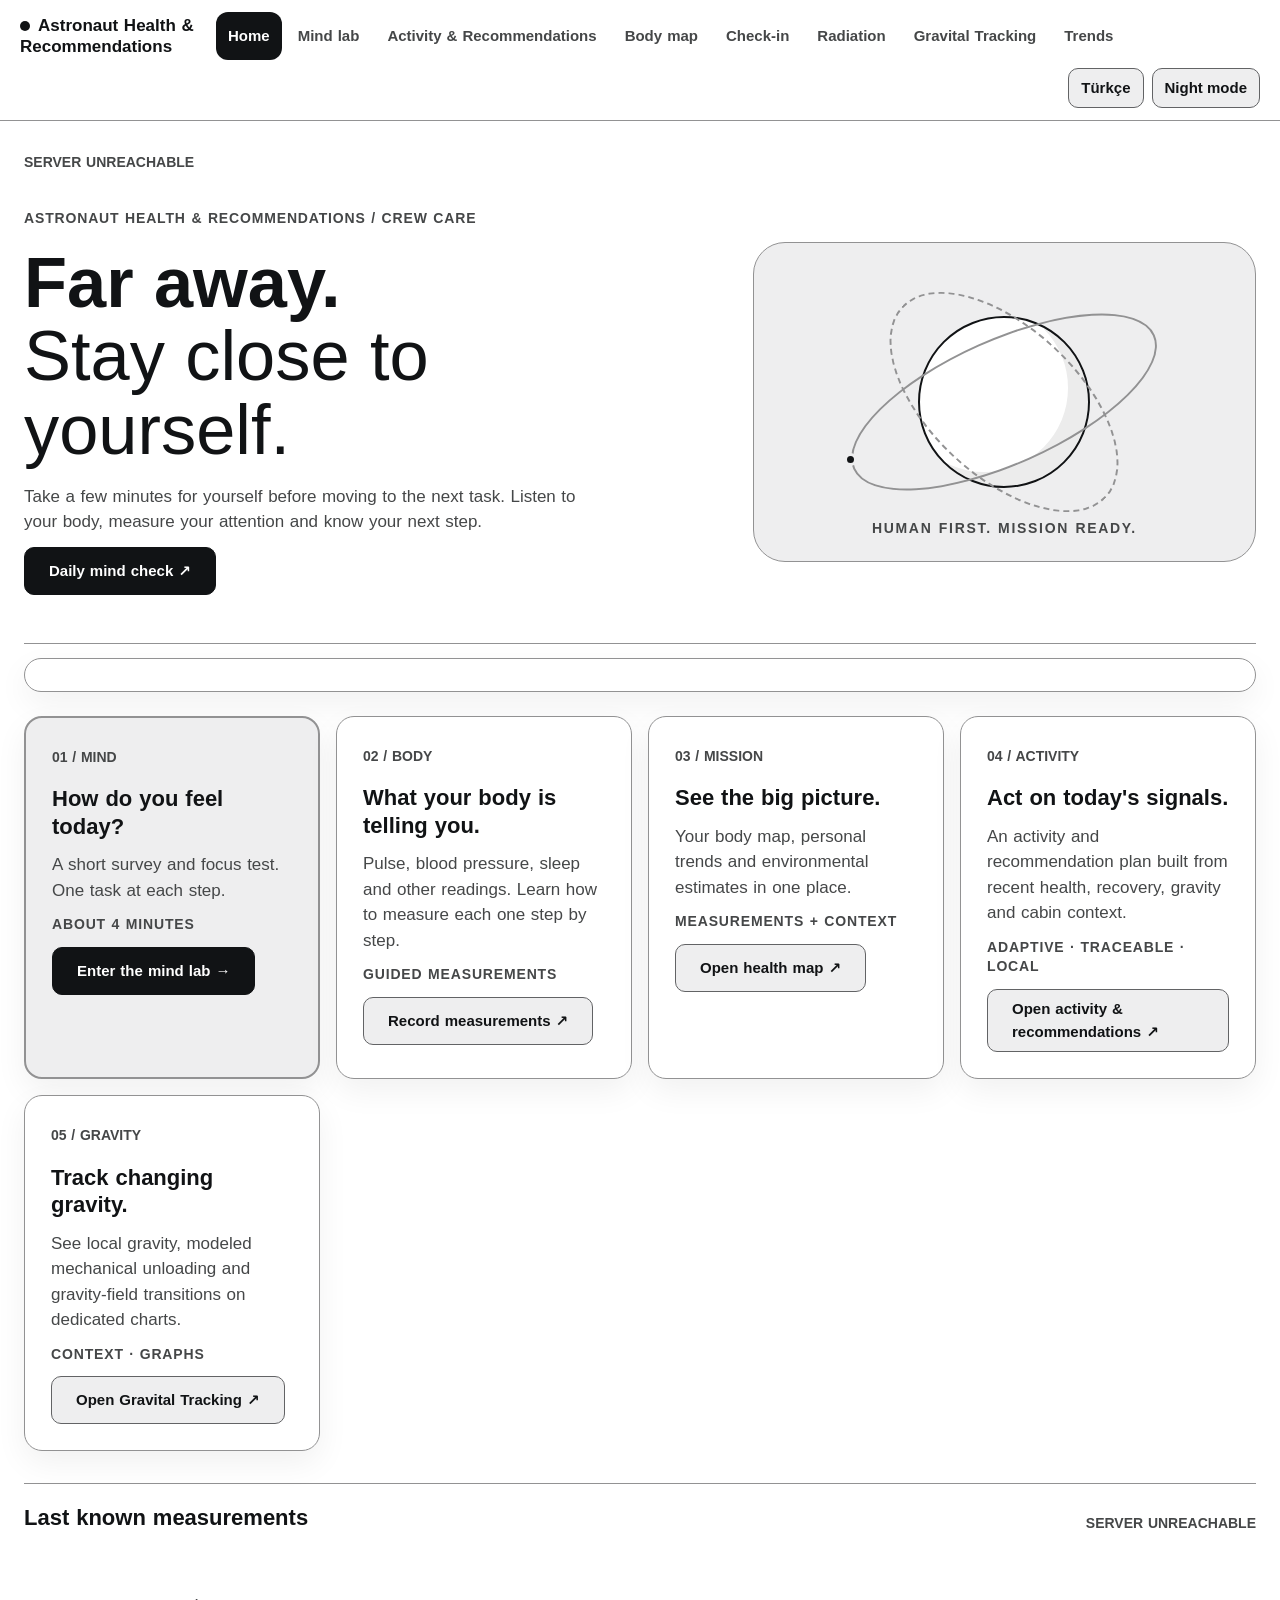
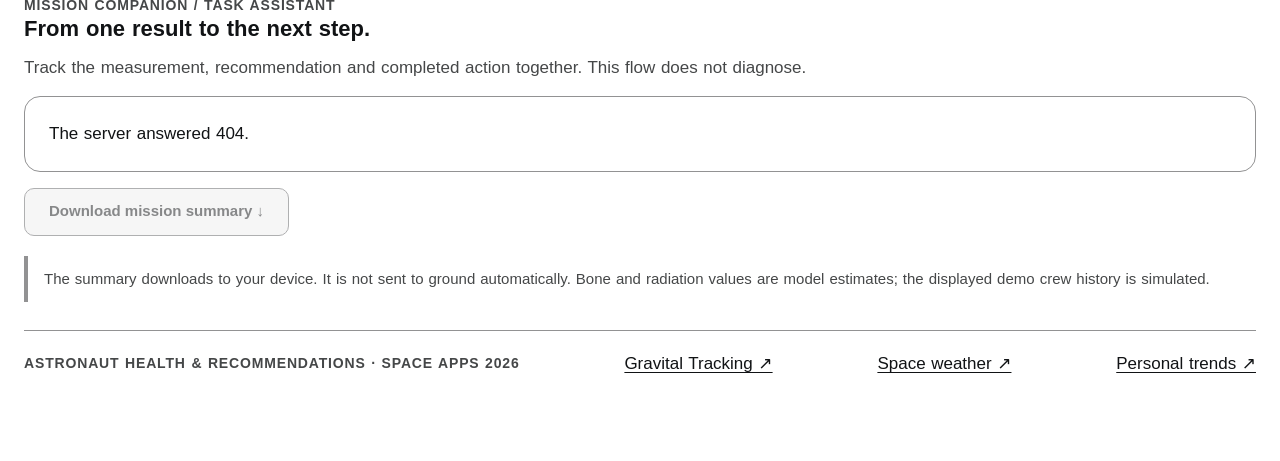
==== commit 962f7d0a: "Add gravity dashboard and activity recommendations" ====
--- a/frontend/index.html
+++ b/frontend/index.html
@@ -2,14 +2,14 @@
 <html lang="en">
 <head>
   <meta charset="utf-8"><meta name="viewport" content="width=device-width, initial-scale=1">
-  <title>Orbit · Astro Health</title><link rel="stylesheet" href="css/base.css"><link rel="stylesheet" href="css/orbit.css">
+  <title>Home · Astronaut Health &amp; Recommendations</title><link rel="stylesheet" href="css/base.css"><link rel="stylesheet" href="css/orbit.css">
 </head>
 <body>
   <header id="app-header"></header>
   <main class="orbit-page">
     <div id="connection" class="local-badge" role="status">MISSION SYSTEM CONNECTING</div>
     <section class="orbit-hero">
-      <div><div class="eyebrow">ASTRO HEALTH / CREW CARE</div><h1>Far away.<br><em>Stay close to yourself.</em></h1><p>Take a few minutes for yourself before moving to the next task. Listen to your body, measure your attention and know your next step.</p><p id="crew-line"></p><a class="btn btn--primary" href="mind.html">Daily mind check ↗</a></div>
+      <div><div class="eyebrow">ASTRONAUT HEALTH &amp; RECOMMENDATIONS / CREW CARE</div><h1>Far away.<br><em>Stay close to yourself.</em></h1><p>Take a few minutes for yourself before moving to the next task. Listen to your body, measure your attention and know your next step.</p><p id="crew-line"></p><a class="btn btn--primary" href="mind.html">Daily mind check ↗</a></div>
       <div class="orbit-art" aria-hidden="true"><div class="orbit-ring"></div><div class="orb"></div><div class="orbit-ring second"></div><div class="orbit-dot"></div><span class="art-label">HUMAN FIRST. MISSION READY.</span></div>
     </section>
     <div id="urgent" role="status"></div>
@@ -18,11 +18,12 @@
       <article class="orbit-card featured"><span class="card-index">01 / MIND</span><h2>How do you feel today?</h2><p>A short survey and focus test. One task at each step.</p><div class="eyebrow">ABOUT 4 MINUTES</div><a class="btn btn--primary" href="mind.html">Enter the mind lab →</a></article>
       <article class="orbit-card"><span class="card-index">02 / BODY</span><h2>What your body is telling you.</h2><p>Pulse, blood pressure, sleep and other readings. Learn how to measure each one step by step.</p><div class="eyebrow">GUIDED MEASUREMENTS</div><a class="btn" href="checkin.html">Record measurements ↗</a></article>
       <article class="orbit-card"><span class="card-index">03 / MISSION</span><h2>See the big picture.</h2><p>Your body map, personal trends and environmental estimates in one place.</p><div class="eyebrow">MEASUREMENTS + CONTEXT</div><a class="btn" href="details.html">Open health map ↗</a></article>
-      <article class="orbit-card"><span class="card-index">04 / MOVEMENT</span><h2>Adjust today's load.</h2><p>A daily exercise plan rebalanced from the last seven days, sleep and recovery data.</p><div class="eyebrow">ADAPTIVE · LOCAL</div><a class="btn" href="activity.html">Open fitness plan ↗</a></article>
+      <article class="orbit-card"><span class="card-index">04 / ACTIVITY</span><h2>Act on today's signals.</h2><p>An activity and recommendation plan built from recent health, recovery, gravity and cabin context.</p><div class="eyebrow">ADAPTIVE · TRACEABLE · LOCAL</div><a class="btn" href="activity.html">Open activity &amp; recommendations ↗</a></article>
+      <article class="orbit-card"><span class="card-index">05 / GRAVITY</span><h2>Track changing gravity.</h2><p>See local gravity, modeled mechanical unloading and gravity-field transitions on dedicated charts.</p><div class="eyebrow">CONTEXT · GRAPHS</div><a class="btn" href="gravity.html">Open Gravital Tracking ↗</a></article>
     </section>
     <section class="orbit-section"><div class="orbit-strip"><h2>Last known measurements</h2><span id="updated" class="local-badge">Loading…</span></div><div id="metrics" class="metric-grid"></div></section>
     <section class="orbit-section"><div class="eyebrow">MISSION COMPANION / TASK ASSISTANT</div><h2>From one result to the next step.</h2><p class="muted">Track the measurement, recommendation and completed action together. This flow does not diagnose.</p><div id="companion" class="mission-ticket"></div><button id="export" class="btn" type="button">Download mission summary ↓</button><p class="trust-note">The summary downloads to your device. It is not sent to ground automatically. Bone and radiation values are model estimates; the displayed demo crew history is simulated.</p></section>
-    <footer class="orbit-strip"><span class="eyebrow">ASTRO HEALTH · SPACE APPS 2026</span><a href="radiation.html">Space weather ↗</a><a href="trends.html">Personal trends ↗</a></footer>
+    <footer class="orbit-strip"><span class="eyebrow">ASTRONAUT HEALTH &amp; RECOMMENDATIONS · SPACE APPS 2026</span><a href="gravity.html">Gravital Tracking ↗</a><a href="radiation.html">Space weather ↗</a><a href="trends.html">Personal trends ↗</a></footer>
   </main>
   <script type="module" src="js/cockpit.js"></script>
 </body>
--- a/frontend/css/orbit.css
+++ b/frontend/css/orbit.css
@@ -53,6 +53,8 @@
 .controller-grid{display:grid;grid-template-columns:repeat(4,minmax(0,1fr));gap:8px;margin:18px 0}.controller-grid>div{padding:14px;border:1px solid var(--line);border-radius:10px}.controller-grid small,.controller-grid strong{display:block}.controller-grid strong{margin-top:6px;font-size:var(--text-lg)}.controller-formula{padding:12px 14px;background:var(--surface-2);border-radius:10px;font-family:var(--font);font-size:var(--text-sm)}
 .activity-stop{margin-top:18px;padding:16px 18px;border:2px solid var(--alert);border-radius:12px}.activity-stop h3{color:var(--alert)}.activity-stop ul{margin-bottom:0;padding-left:22px}.activity-stop li{margin:7px 0}
 .activity-mode{display:inline-flex;padding:8px 12px;border:1px solid var(--line);border-radius:4px;font-size:var(--text-xs);font-weight:700;letter-spacing:.04em}.activity-reasons{padding-left:20px}.activity-reasons li{margin:10px 0}.activity-log{display:grid;gap:12px}.activity-log input{max-width:180px}
+.activity-context-grid{display:grid;grid-template-columns:repeat(4,minmax(0,1fr));gap:10px;margin:18px 0}.activity-context-grid>div{display:grid;gap:5px;padding:16px;border:1px solid var(--line);border-radius:12px;background:var(--surface-2)}.activity-context-grid small,.activity-context-grid span{color:var(--ink-muted);font-size:var(--text-sm)}.activity-context-grid strong{font-size:var(--text-lg)}
+.recommendation-list{display:grid;grid-template-columns:repeat(2,minmax(0,1fr));gap:12px}.recommendation-card{display:grid;grid-template-columns:auto minmax(0,1fr);gap:14px;padding:18px;border:1px solid var(--line);border-left:5px solid var(--line-strong);border-radius:12px;background:var(--surface-2)}.recommendation-card--watch{border-left-color:var(--watch)}.recommendation-card--advisory{border-left-color:var(--ink)}.recommendation-card input{width:24px;height:24px;margin-top:2px;accent-color:var(--ink)}.recommendation-card__body{display:grid;gap:8px}.recommendation-card__body>strong{font-size:var(--text-md)}.recommendation-meta{display:flex;justify-content:space-between;align-items:center;gap:10px;flex-wrap:wrap}.recommendation-priority{font-size:var(--text-xs);font-weight:700;padding:4px 8px;border:1px solid var(--line);border-radius:999px}.recommendation-priority--watch{color:var(--watch);border-color:var(--watch);background:var(--watch-bg)}.recommendation-basis{padding-top:8px;border-top:1px solid var(--line);color:var(--ink-muted)}
 /* Görev 4: Cognitive Tasks hub, briefing boxes & SVG arenas */
 .cog-grid{display:grid;grid-template-columns:repeat(2,minmax(0,1fr));gap:14px;margin:18px 0 22px}
 .cog-card{display:flex;flex-direction:column;gap:8px;padding:16px;border:1px solid var(--line);border-radius:6px;background:var(--surface)}
@@ -131,4 +133,6 @@
 @media(max-width:1100px){.orbit-grid{grid-template-columns:repeat(2,1fr)}}
 @media(max-width:850px){.orbit-grid,.orbit-hero,.activity-layout,.cog-grid,.cog-info-grid,.task-groups{grid-template-columns:1fr}.streak-banner{align-items:flex-start}.dsst-key,.dsst-pad{grid-template-columns:repeat(3,minmax(0,1fr))}.cog-summary__list li{grid-template-columns:1fr;gap:4px}.orbit-hero{gap:12px}.orbit-art{height:220px;border-radius:22px}.orb{width:120px;height:120px}.orbit-ring{width:230px;height:88px}.orbit-ring.second{width:200px;height:105px}.metric-grid{grid-template-columns:repeat(2,1fr)}.controller-grid{grid-template-columns:repeat(2,1fr)}.app-header__inner{padding:10px 12px}.app-crew{margin-left:0}.app-nav{overflow:auto;flex-wrap:nowrap;width:100%}.app-nav a{white-space:nowrap}.orbit-page{padding:20px 16px 48px}.lab-card{padding:20px}.orbit-strip{align-items:start;flex-direction:column}}
 @media(max-width:520px){.activity-block{grid-template-columns:auto minmax(0,1fr)}.activity-dose{grid-column:2;text-align:left}.controller-grid{grid-template-columns:1fr}}
+@media(max-width:850px){.activity-context-grid{grid-template-columns:repeat(2,minmax(0,1fr))}.recommendation-list{grid-template-columns:1fr}}
+@media(max-width:520px){.activity-context-grid{grid-template-columns:1fr}}
 @media(prefers-reduced-motion:reduce){*{animation:none!important;transition:none!important;scroll-behavior:auto!important}}
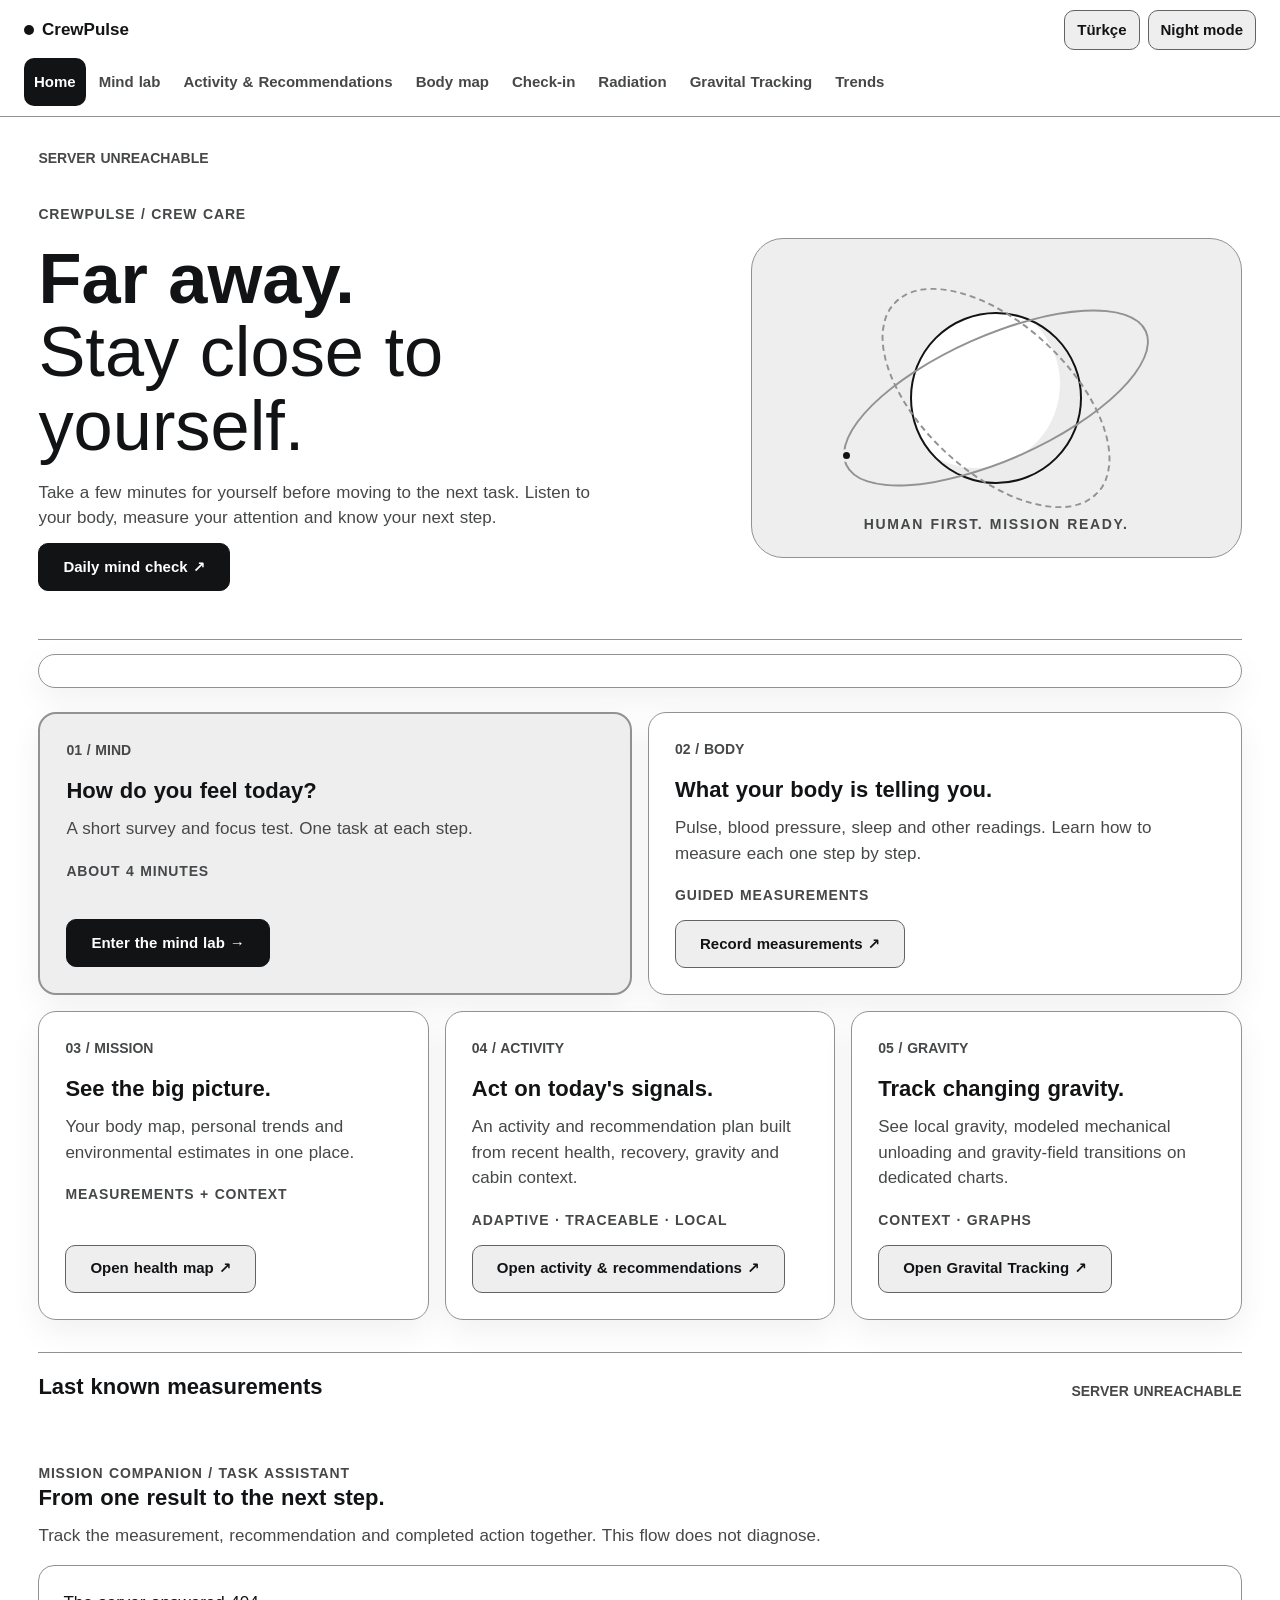
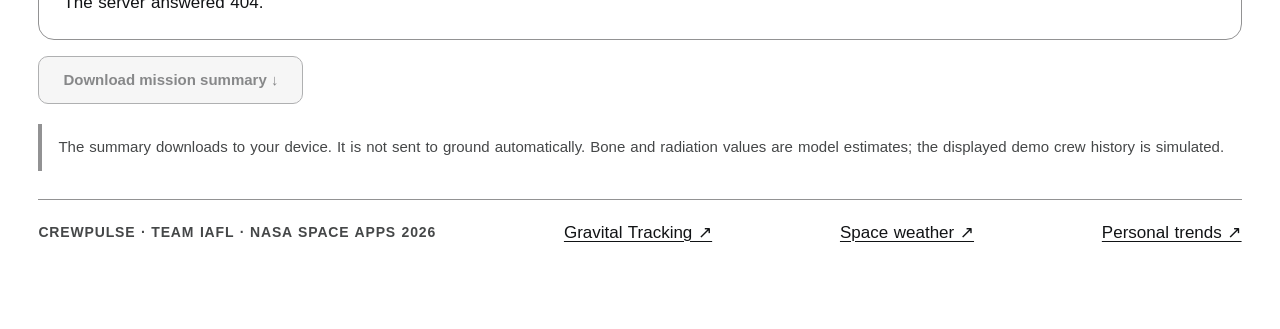
==== commit 5036935e: "Publish latest CrewPulse web release" ====
--- a/frontend/index.html
+++ b/frontend/index.html
@@ -2,14 +2,14 @@
 <html lang="en">
 <head>
   <meta charset="utf-8"><meta name="viewport" content="width=device-width, initial-scale=1">
-  <title>Home · Astronaut Health &amp; Recommendations</title><link rel="stylesheet" href="css/base.css"><link rel="stylesheet" href="css/orbit.css">
+  <title>Home · CrewPulse</title><link rel="icon" href="img/favicon.svg" type="image/svg+xml"><link rel="stylesheet" href="css/base.css"><link rel="stylesheet" href="css/orbit.css">
 </head>
 <body>
   <header id="app-header"></header>
   <main class="orbit-page">
     <div id="connection" class="local-badge" role="status">MISSION SYSTEM CONNECTING</div>
     <section class="orbit-hero">
-      <div><div class="eyebrow">ASTRONAUT HEALTH &amp; RECOMMENDATIONS / CREW CARE</div><h1>Far away.<br><em>Stay close to yourself.</em></h1><p>Take a few minutes for yourself before moving to the next task. Listen to your body, measure your attention and know your next step.</p><p id="crew-line"></p><a class="btn btn--primary" href="mind.html">Daily mind check ↗</a></div>
+      <div><div class="eyebrow">CREWPULSE / CREW CARE</div><h1>Far away.<br><em>Stay close to yourself.</em></h1><p>Take a few minutes for yourself before moving to the next task. Listen to your body, measure your attention and know your next step.</p><p id="crew-line"></p><a class="btn btn--primary" href="mind.html">Daily mind check ↗</a></div>
       <div class="orbit-art" aria-hidden="true"><div class="orbit-ring"></div><div class="orb"></div><div class="orbit-ring second"></div><div class="orbit-dot"></div><span class="art-label">HUMAN FIRST. MISSION READY.</span></div>
     </section>
     <div id="urgent" role="status"></div>
@@ -23,7 +23,7 @@
     </section>
     <section class="orbit-section"><div class="orbit-strip"><h2>Last known measurements</h2><span id="updated" class="local-badge">Loading…</span></div><div id="metrics" class="metric-grid"></div></section>
     <section class="orbit-section"><div class="eyebrow">MISSION COMPANION / TASK ASSISTANT</div><h2>From one result to the next step.</h2><p class="muted">Track the measurement, recommendation and completed action together. This flow does not diagnose.</p><div id="companion" class="mission-ticket"></div><button id="export" class="btn" type="button">Download mission summary ↓</button><p class="trust-note">The summary downloads to your device. It is not sent to ground automatically. Bone and radiation values are model estimates; the displayed demo crew history is simulated.</p></section>
-    <footer class="orbit-strip"><span class="eyebrow">ASTRONAUT HEALTH &amp; RECOMMENDATIONS · SPACE APPS 2026</span><a href="gravity.html">Gravital Tracking ↗</a><a href="radiation.html">Space weather ↗</a><a href="trends.html">Personal trends ↗</a></footer>
+    <footer class="orbit-strip"><span class="eyebrow">CREWPULSE · TEAM IAFL · NASA SPACE APPS 2026</span><a href="gravity.html">Gravital Tracking ↗</a><a href="radiation.html">Space weather ↗</a><a href="trends.html">Personal trends ↗</a></footer>
   </main>
   <script type="module" src="js/cockpit.js"></script>
 </body>
--- a/frontend/css/orbit.css
+++ b/frontend/css/orbit.css
@@ -2,9 +2,9 @@
    base.css status and neutral surface tokens. */
 body{background:var(--bg);letter-spacing:normal}
 .app-header{border-bottom:1px solid var(--line);backdrop-filter:none}
-.app-header__inner{max-width:1360px;padding:12px 20px;gap:8px 16px}
-.app-title{max-width:180px;line-height:1.25}.app-title::before{background:var(--ink);border-radius:50%;box-shadow:none}
-.app-nav{gap:4px}.app-nav a{padding:8px 12px;border-radius:12px;font-size:var(--text-sm)}
+.app-header__inner{max-width:1600px;padding:10px 24px;gap:8px 18px;display:grid;grid-template-columns:minmax(150px,190px) minmax(0,1fr) auto;align-items:center}
+.app-title{max-width:190px;line-height:1.25}.app-title::before{background:var(--ink);border-radius:50%;box-shadow:none}
+.app-nav{gap:3px;overflow-x:auto;flex-wrap:nowrap;min-width:0;scrollbar-width:thin}.app-nav a{padding:8px 10px;border-radius:10px;font-size:var(--text-sm);white-space:nowrap;flex:0 0 auto}
 .app-nav a[aria-current=page]{background:var(--ink);color:var(--bg)}
 .app-crew{gap:8px}.app-crew .btn{min-height:40px;padding:6px 12px}
 .panel,.orbit-card,.lab-card{background:var(--surface);border:1px solid var(--line);border-radius:18px;box-shadow:0 12px 32px color-mix(in srgb,var(--ink) 6%,transparent)}
@@ -12,7 +12,7 @@
 .btn--primary{background:var(--ink);color:var(--bg);border-color:var(--ink)}
 .input,select,textarea{border-radius:10px!important}
 h1,h2,h3{letter-spacing:normal}.eyebrow{font:700 var(--text-xs)/1.4 var(--font);letter-spacing:.06em;text-transform:uppercase;color:var(--ink-muted)}
-.orbit-page{max-width:1360px;margin:auto;padding:32px 24px 64px}
+.orbit-page,main.page{max-width:1600px;margin:auto;padding:32px clamp(18px,3vw,48px) 64px}
 .orbit-hero{display:grid;grid-template-columns:minmax(0,1.15fr) minmax(320px,.85fr);gap:48px;align-items:center;min-height:380px;padding:36px 0 48px;border-bottom:1px solid var(--line)}
 .orbit-hero>div:first-child{max-width:780px}.orbit-hero h1{font-size:clamp(40px,5.5vw,72px);line-height:1.04;margin:18px 0;color:var(--ink);max-width:720px}
 .orbit-hero h1 em{font:inherit;font-weight:400;color:inherit}.orbit-hero p{max-width:62ch;color:var(--ink-muted)}
@@ -22,7 +22,7 @@
 .orbit-ring.second{width:280px;height:150px;transform:rotate(43deg);border-style:dashed}
 .orbit-dot{position:absolute;left:18%;top:66%;width:13px;height:13px;background:var(--ink);border:3px solid var(--surface-2);border-radius:50%}
 .art-label{position:absolute;bottom:22px;font:700 var(--text-xs)/1.4 var(--font);letter-spacing:.12em;color:var(--ink-muted)}
-.orbit-grid{display:grid;grid-template-columns:repeat(4,minmax(0,1fr));gap:16px;margin-top:24px}
+.orbit-grid{display:grid;grid-template-columns:repeat(6,minmax(0,1fr));gap:16px;margin-top:24px}.orbit-grid>.orbit-card{grid-column:span 2;display:flex;flex-direction:column;align-items:flex-start}.orbit-grid>.orbit-card:first-child,.orbit-grid>.orbit-card:nth-child(2){grid-column:span 3}.orbit-grid>.orbit-card .btn{margin-top:auto}.orbit-grid>.orbit-card .eyebrow{margin:8px 0 14px}
 .orbit-card{padding:26px;min-width:0}.orbit-card h2{font-size:var(--text-lg);margin-top:16px}.orbit-card p{color:var(--ink-muted);font-size:var(--text-md)}
 .orbit-card.featured{background:var(--surface-2);color:var(--ink);border-width:2px}.orbit-card.featured p,.orbit-card.featured .eyebrow{color:var(--ink-muted)}
 .card-index{font-size:var(--text-xs);font-weight:700;color:var(--ink-muted)}.orbit-card .btn{margin-top:12px}
@@ -131,8 +131,11 @@
 .medal-lock__body{fill:var(--ink-muted)}
 .medal-lock__shackle{fill:none;stroke:var(--ink-muted);stroke-width:1.6}
 @media(max-width:1100px){.orbit-grid{grid-template-columns:repeat(2,1fr)}}
+@media(max-width:1100px){.app-header__inner{grid-template-columns:1fr auto}.app-nav{grid-column:1/-1;grid-row:2}.app-crew{grid-column:2;grid-row:1}.orbit-grid>.orbit-card,.orbit-grid>.orbit-card:first-child,.orbit-grid>.orbit-card:nth-child(2){grid-column:auto}}
+@media(min-width:1101px) and (max-width:1450px){.app-header__inner{grid-template-columns:1fr auto}.app-nav{grid-column:1/-1;grid-row:2}.app-crew{grid-column:2;grid-row:1}}
 @media(max-width:850px){.orbit-grid,.orbit-hero,.activity-layout,.cog-grid,.cog-info-grid,.task-groups{grid-template-columns:1fr}.streak-banner{align-items:flex-start}.dsst-key,.dsst-pad{grid-template-columns:repeat(3,minmax(0,1fr))}.cog-summary__list li{grid-template-columns:1fr;gap:4px}.orbit-hero{gap:12px}.orbit-art{height:220px;border-radius:22px}.orb{width:120px;height:120px}.orbit-ring{width:230px;height:88px}.orbit-ring.second{width:200px;height:105px}.metric-grid{grid-template-columns:repeat(2,1fr)}.controller-grid{grid-template-columns:repeat(2,1fr)}.app-header__inner{padding:10px 12px}.app-crew{margin-left:0}.app-nav{overflow:auto;flex-wrap:nowrap;width:100%}.app-nav a{white-space:nowrap}.orbit-page{padding:20px 16px 48px}.lab-card{padding:20px}.orbit-strip{align-items:start;flex-direction:column}}
 @media(max-width:520px){.activity-block{grid-template-columns:auto minmax(0,1fr)}.activity-dose{grid-column:2;text-align:left}.controller-grid{grid-template-columns:1fr}}
 @media(max-width:850px){.activity-context-grid{grid-template-columns:repeat(2,minmax(0,1fr))}.recommendation-list{grid-template-columns:1fr}}
 @media(max-width:520px){.activity-context-grid{grid-template-columns:1fr}}
+.activity-layout,.recommendation-list,.activity-plan{margin-top:16px}#activity-root{display:grid;gap:18px}.recommendation-card summary{cursor:pointer;min-height:44px;display:flex;align-items:center;font-weight:700;text-decoration:underline;text-underline-offset:3px}.recommendation-card summary::before{content:'+';margin-right:10px;font-size:1.2em}.recommendation-card details[open] summary::before{content:'−'}
 @media(prefers-reduced-motion:reduce){*{animation:none!important;transition:none!important;scroll-behavior:auto!important}}
